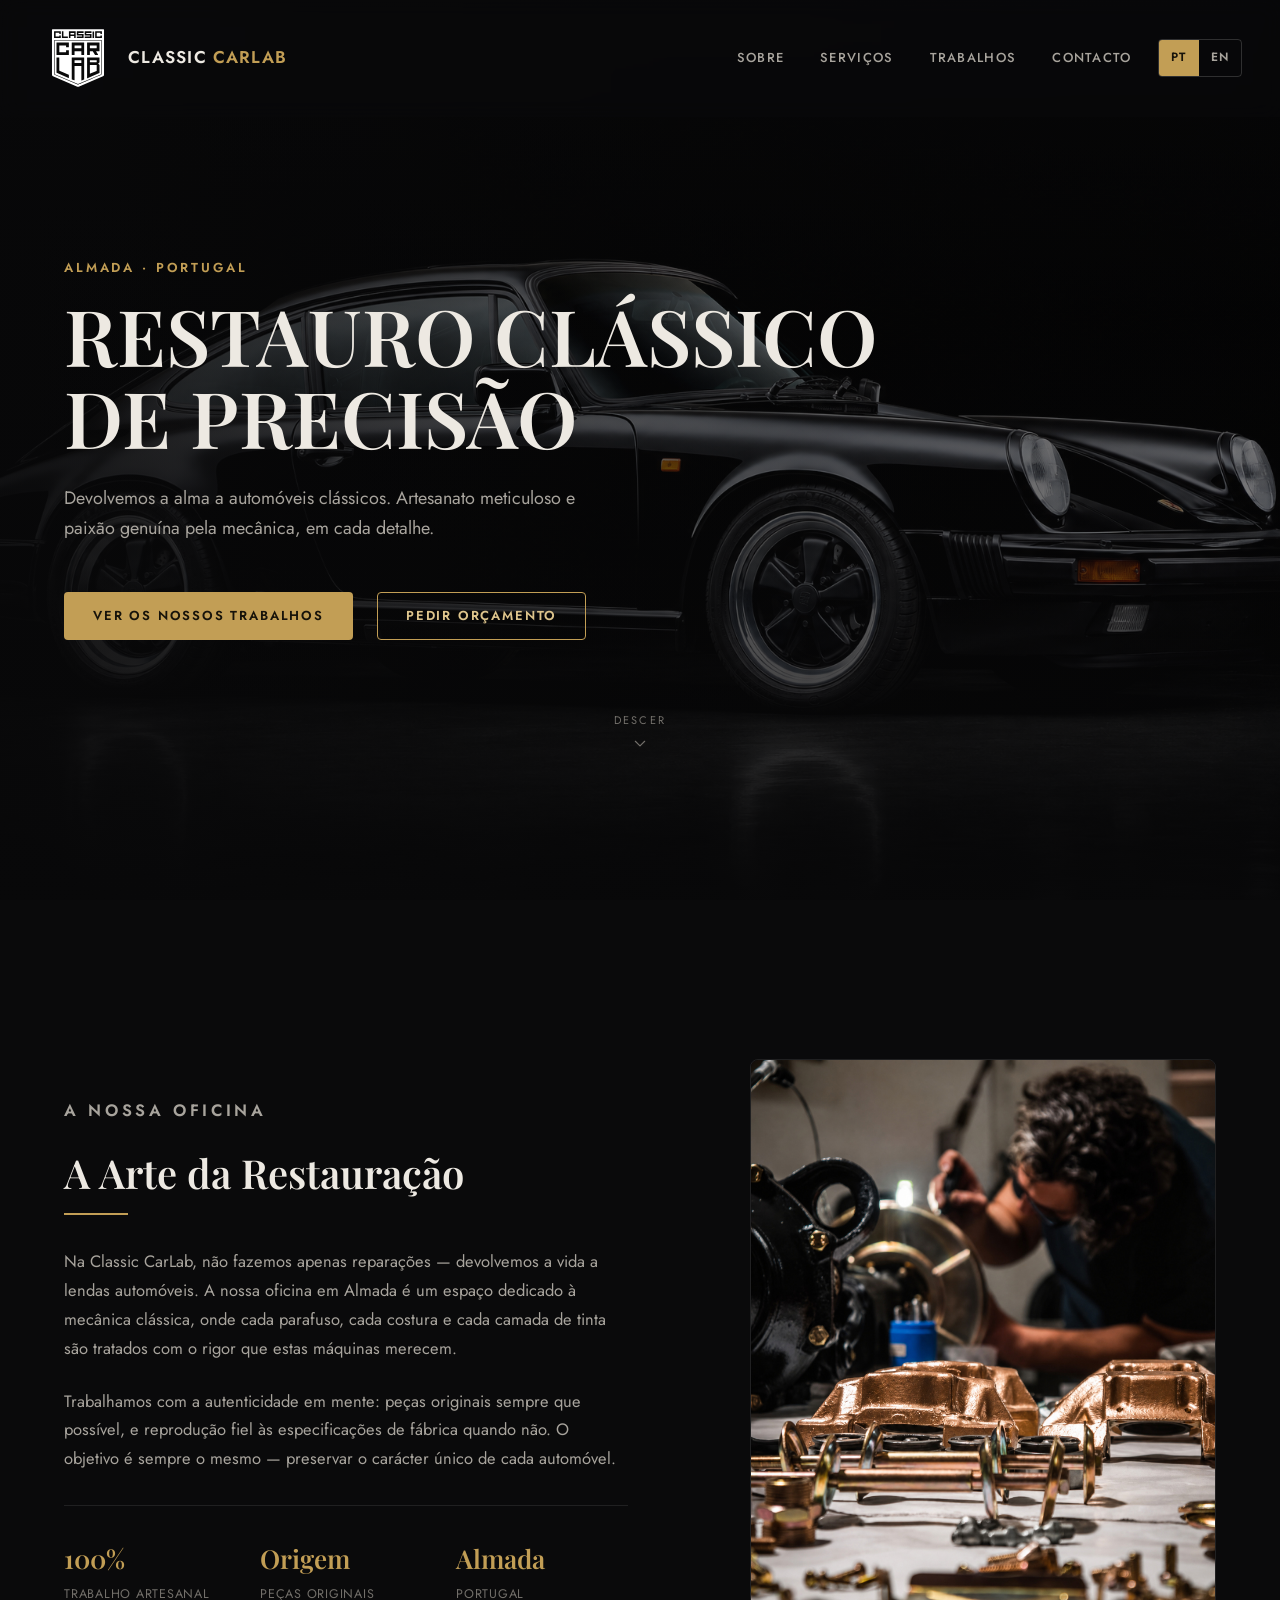
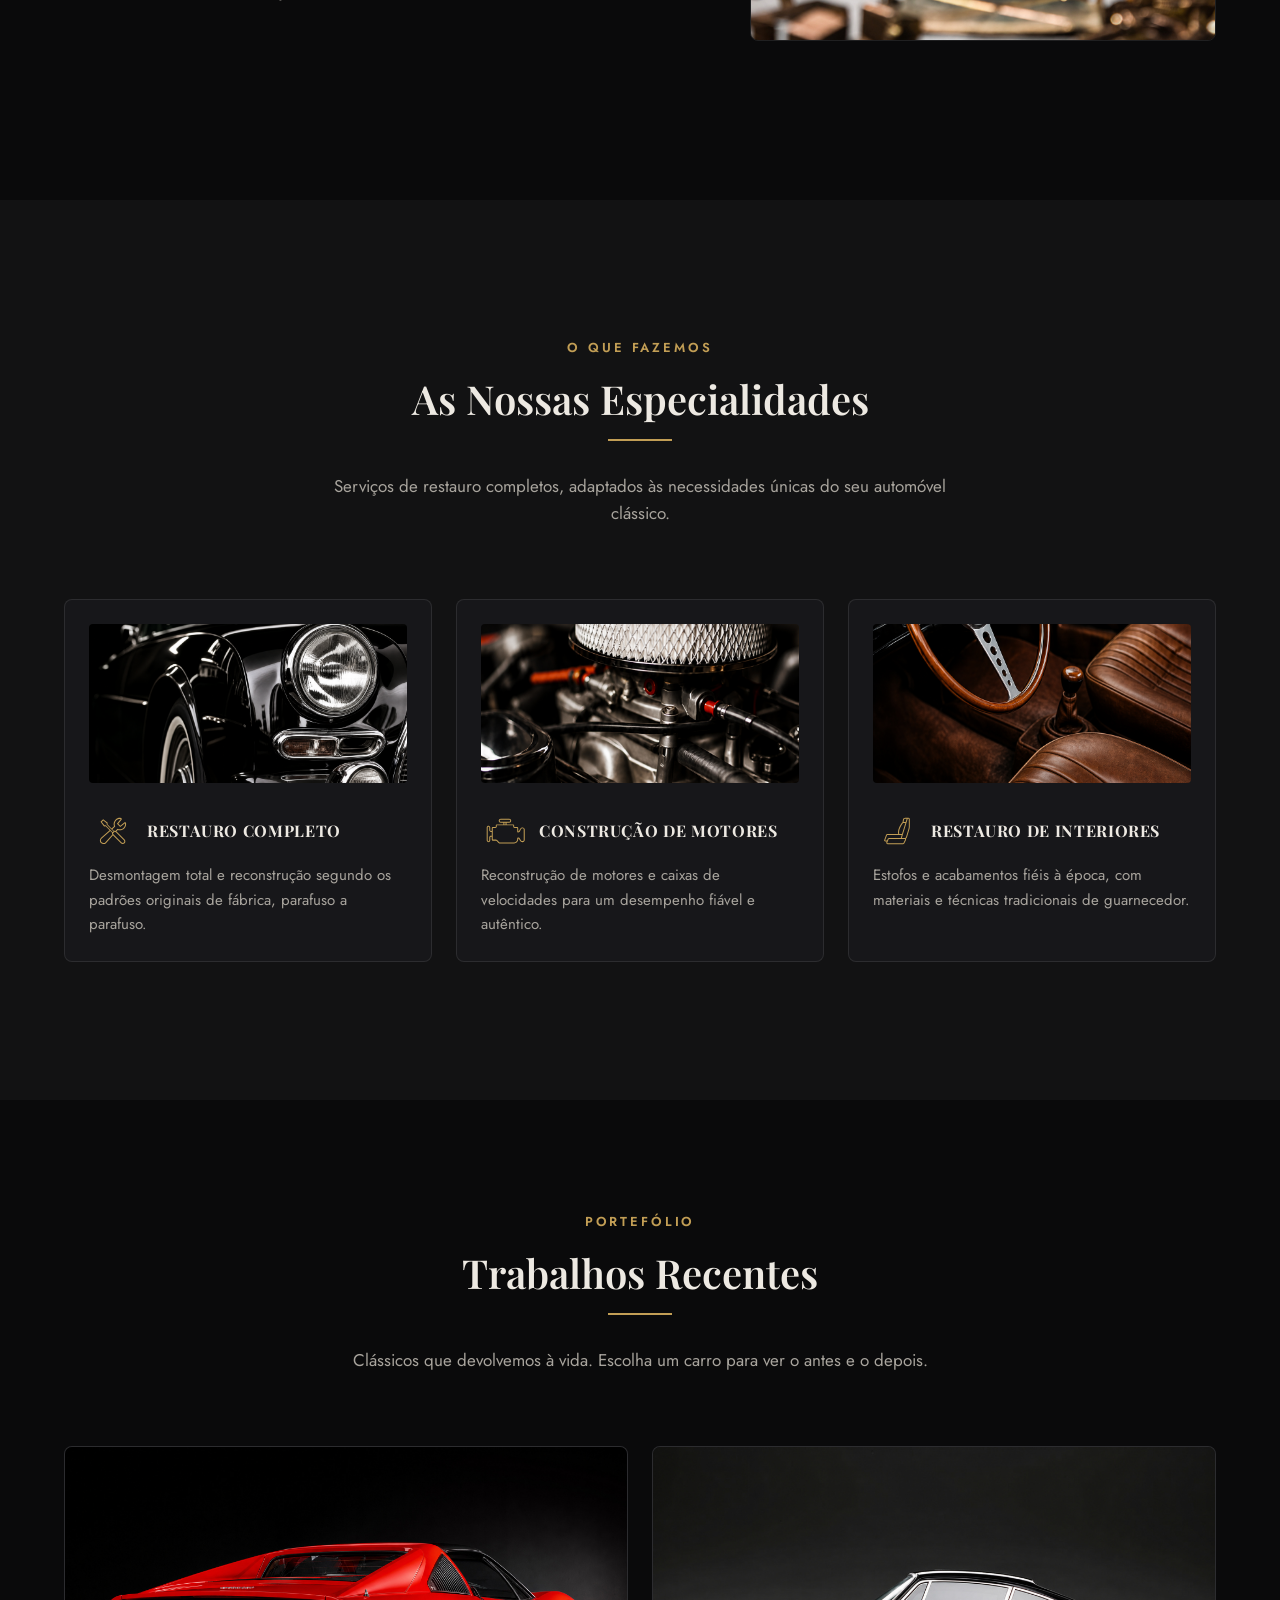
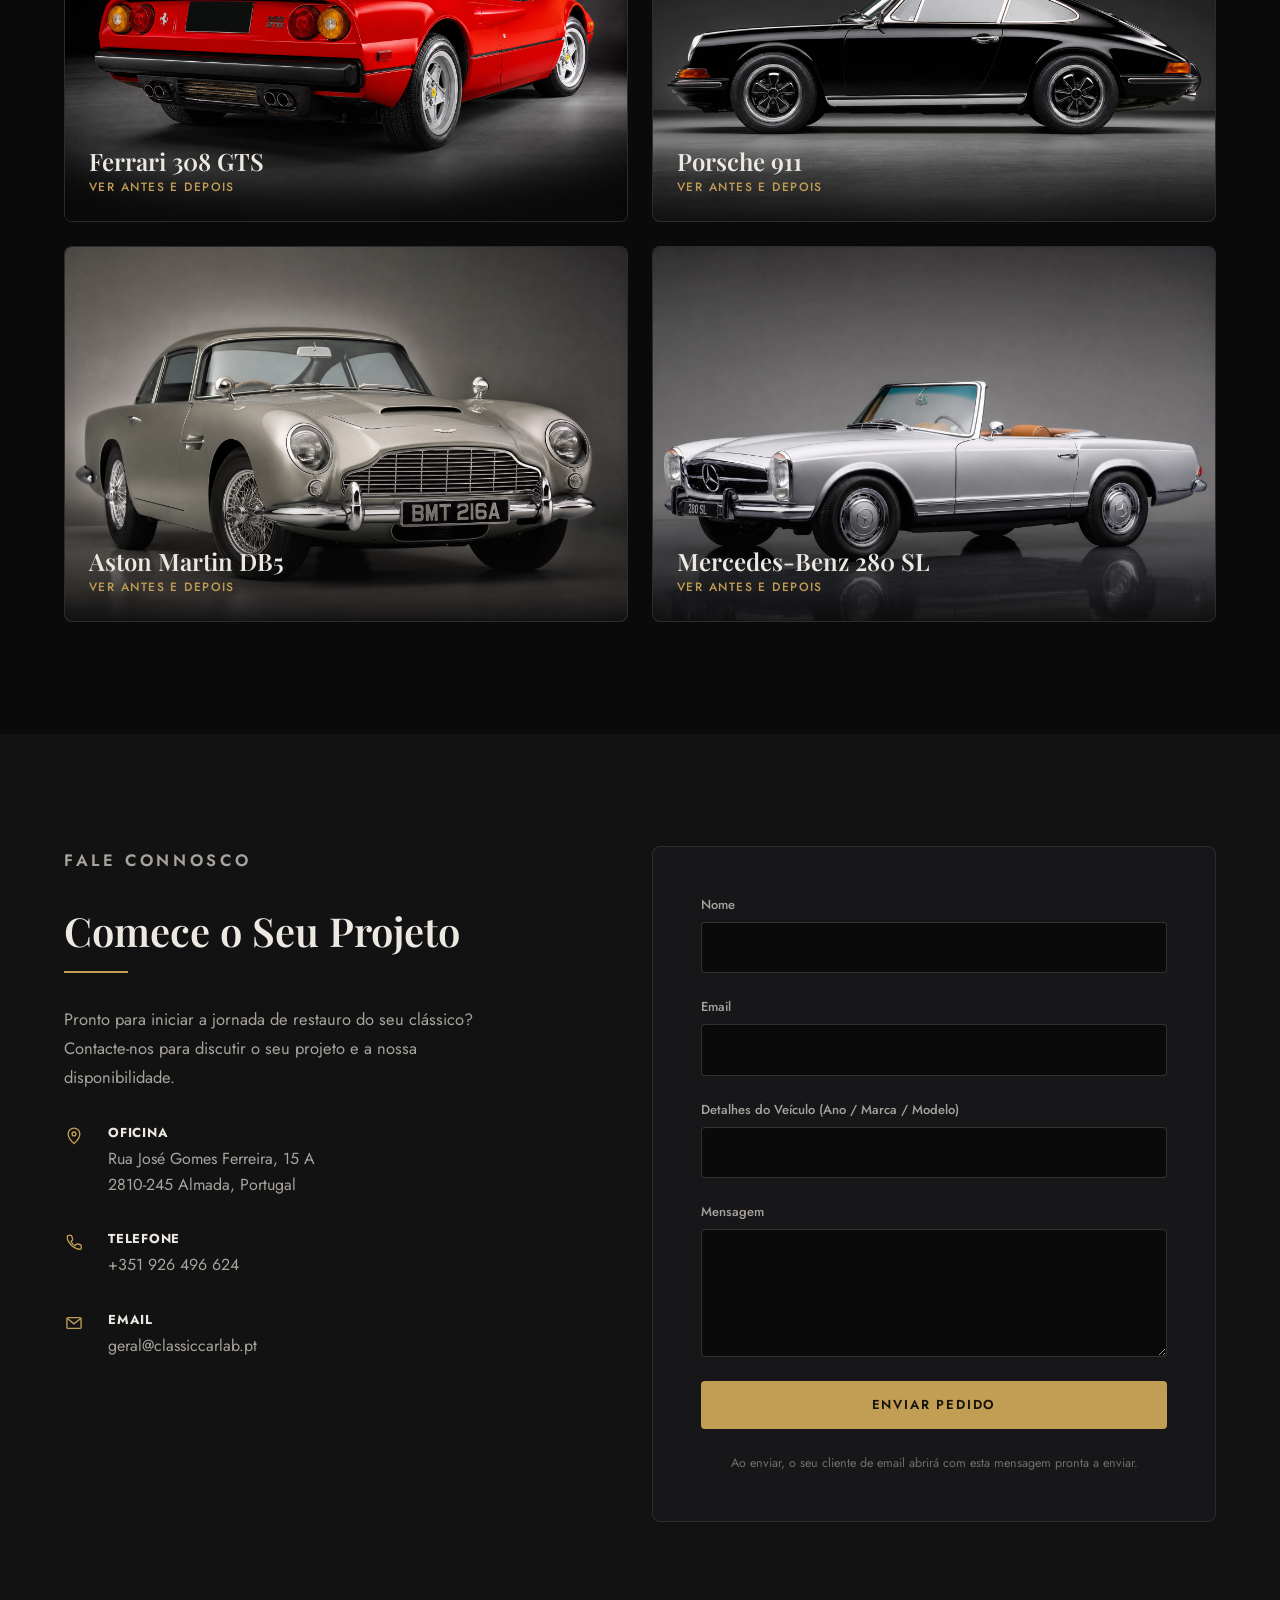
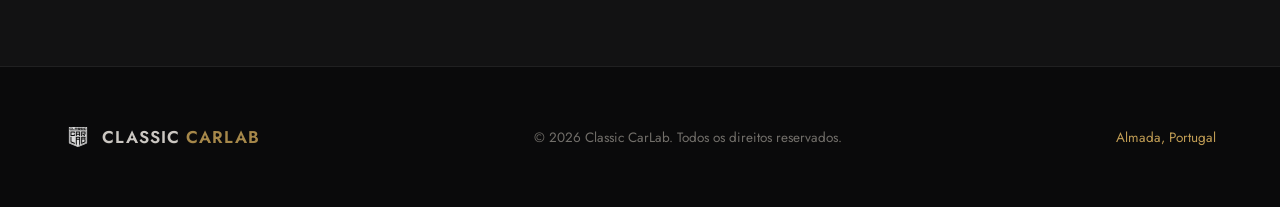
==== index.html @ 9535da25 "frist version of the site" ====
<!DOCTYPE html>
<html lang="pt">
<head>
<meta charset="UTF-8">
<meta name="viewport" content="width=device-width, initial-scale=1.0">
<title>Classic CarLab — Restauro de Automóveis Clássicos | Almada</title>
<meta name="description" content="Classic CarLab — oficina especializada em restauro de automóveis clássicos em Almada, Portugal. Restauro completo, pintura, motores e interiores.">
<link rel="icon" type="image/svg+xml" href="logo.svg">
<link rel="preconnect" href="https://fonts.googleapis.com">
<link rel="preconnect" href="https://fonts.gstatic.com" crossorigin>
<link href="https://fonts.googleapis.com/css2?family=Playfair+Display:ital,wght@0,500;0,600;0,700;1,500&family=Jost:wght@300;400;500;600&display=swap" rel="stylesheet">
<link rel="stylesheet" href="css/styles.css">
</head>
<body>

<a class="skip-link" href="#main">Saltar para o conteúdo principal / Skip to main content</a>

<header class="site-header" id="siteHeader">
  <div class="header-inner">
    <a href="#top" class="brand" aria-label="Classic CarLab — início">
      <img src="logo.svg" alt="" class="brand-mark" width="80" height="88">
      <span class="brand-name">CLASSIC <em>CARLAB</em></span>
    </a>

    <nav class="main-nav" id="mainNav" aria-label="Navegação principal">
      <a href="#about" data-i18n="nav.about">Sobre</a>
      <a href="#services" data-i18n="nav.services">Serviços</a>
      <a href="#work" data-i18n="nav.work">Trabalhos</a>
      <a href="#contact" data-i18n="nav.contact">Contacto</a>
    </nav>

    <div class="header-actions">
      <div class="lang-toggle" role="group" aria-label="Selecionar idioma / Select language">
        <button type="button" class="lang-btn is-active" data-lang="pt" aria-pressed="true">PT</button>
        <button type="button" class="lang-btn" data-lang="en" aria-pressed="false">EN</button>
      </div>
      <button type="button" class="menu-toggle" id="menuToggle" aria-expanded="false" aria-controls="mainNav" aria-label="Abrir menu de navegação">
        <span></span><span></span><span></span>
      </button>
    </div>
  </div>
</header>

<main id="main">

  <!-- HERO -->
  <section class="hero" id="top">
    <div class="hero-media">
      <img src="export(1).png" alt="Porsche 911 clássico totalmente restaurado, pintura preta, em estúdio" loading="eager" fetchpriority="high">
      <div class="hero-scrim"></div>
    </div>
    <div class="hero-content">
      <p class="eyebrow" data-i18n="hero.eyebrow">ALMADA · PORTUGAL</p>
      <h1 data-i18n-html="hero.title">RESTAURO CLÁSSICO<br>DE PRECISÃO</h1>
      <p class="hero-sub" data-i18n="hero.sub">Devolvemos a alma a automóveis clássicos. Artesanato meticuloso e paixão genuína pela mecânica, em cada detalhe.</p>
      <div class="hero-ctas">
        <a href="#work" class="btn btn-primary" data-i18n="hero.cta1">Ver os Nossos Trabalhos</a>
        <a href="#contact" class="btn btn-ghost" data-i18n="hero.cta2">Pedir Orçamento</a>
      </div>
    </div>
    <a href="#about" class="scroll-cue" aria-label="Descer para a secção seguinte">
      <span data-i18n="hero.scroll">DESCER</span>
      <svg width="14" height="14" viewBox="0 0 24 24" fill="none" aria-hidden="true"><path d="M4 9l8 8 8-8" stroke="currentColor" stroke-width="2" stroke-linecap="round" stroke-linejoin="round"/></svg>
    </a>
  </section>

  <!-- ABOUT -->
  <section class="about" id="about">
    <div class="section-inner about-grid">
      <div class="about-text reveal">
        <p class="eyebrow" data-i18n="about.eyebrow">A NOSSA OFICINA</p>
        <h2 data-i18n="about.title">A Arte da Restauração</h2>
        <div class="rule"></div>
        <p data-i18n="about.p1">Na Classic CarLab, não fazemos apenas reparações — devolvemos a vida a lendas automóveis. A nossa oficina em Almada é um espaço dedicado à mecânica clássica, onde cada parafuso, cada costura e cada camada de tinta são tratados com o rigor que estas máquinas merecem.</p>
        <p data-i18n="about.p2">Trabalhamos com a autenticidade em mente: peças originais sempre que possível, e reprodução fiel às especificações de fábrica quando não. O objetivo é sempre o mesmo — preservar o carácter único de cada automóvel.</p>

        <div class="value-tiles">
          <div class="value-tile">
            <span class="value-num">100%</span>
            <span class="value-label" data-i18n="about.v1">Trabalho Artesanal</span>
          </div>
          <div class="value-tile">
            <span class="value-num" data-i18n="about.v2num">Origem</span>
            <span class="value-label" data-i18n="about.v2">Peças Originais</span>
          </div>
          <div class="value-tile">
            <span class="value-num" data-i18n="about.v3num">Almada</span>
            <span class="value-label" data-i18n="about.v3">Portugal</span>
          </div>
        </div>
      </div>

      <div class="about-media reveal">
        <img src="theartofrestoration.jpg" alt="Mecânico a inspecionar uma peça restaurada, com pinças de travão e ferragens douradas em primeiro plano" loading="lazy" width="1600" height="2000">
      </div>
    </div>
  </section>

  <!-- SERVICES / EXPERTISE -->
  <section class="services" id="services">
    <div class="section-inner">
      <div class="section-heading">
        <p class="eyebrow" data-i18n="services.eyebrow">O QUE FAZEMOS</p>
        <h2 data-i18n="services.title">As Nossas Especialidades</h2>
        <div class="rule rule-center"></div>
        <p class="section-sub" data-i18n="services.sub">Serviços de restauro completos, adaptados às necessidades únicas do seu automóvel clássico.</p>
      </div>

      <div class="service-grid">
        <article class="service-card reveal">
          <img class="service-photo" src="Classic Car Restoration Front View.png" alt="Detalhe do farol e para-choques cromados de um clássico preto" loading="lazy" width="800" height="400">
          <div class="service-card-head">
            <img class="service-icon" src="FullRestoration.svg" alt="" width="48" height="48" aria-hidden="true">
            <h3 data-i18n="services.c1.title">Restauro Completo</h3>
          </div>
          <p data-i18n="services.c1.desc">Desmontagem total e reconstrução segundo os padrões originais de fábrica, parafuso a parafuso.</p>
        </article>
        <article class="service-card reveal">
          <img class="service-photo" src="Classic Car Engine Photo Only.png" alt="Motor V8 clássico totalmente reconstruído e detalhado" loading="lazy" width="800" height="400">
          <div class="service-card-head">
            <img class="service-icon" src="engineBuiling.svg" alt="" width="48" height="48" aria-hidden="true">
            <h3 data-i18n="services.c3.title">Construção de Motores</h3>
          </div>
          <p data-i18n="services.c3.desc">Reconstrução de motores e caixas de velocidades para um desempenho fiável e autêntico.</p>
        </article>
        <article class="service-card reveal">
          <img class="service-photo" src="Classic Car Interior Photo Only.png" alt="Interior em pele castanha com volante em madeira" loading="lazy" width="800" height="400">
          <div class="service-card-head">
            <img class="service-icon" src="interiorRestoration.svg" alt="" width="48" height="48" aria-hidden="true">
            <h3 data-i18n="services.c4.title">Restauro de Interiores</h3>
          </div>
          <p data-i18n="services.c4.desc">Estofos e acabamentos fiéis à época, com materiais e técnicas tradicionais de guarnecedor.</p>
        </article>
      </div>
    </div>
  </section>

  <!-- WORK / GALLERY -->
  <section class="work" id="work">
    <div class="section-inner">
      <div class="section-heading">
        <p class="eyebrow" data-i18n="work.eyebrow">PORTEFÓLIO</p>
        <h2 data-i18n="work.title">Trabalhos Recentes</h2>
        <div class="rule rule-center"></div>
        <p class="section-sub" data-i18n="work.sub">Uma seleção do nosso trabalho, do motor ao acabamento final.</p>
      </div>

      <div class="gallery-grid" id="galleryGrid"></div>
    </div>
  </section>

  <dialog class="lightbox" id="lightbox" aria-labelledby="lightboxTitle">
    <div class="lightbox-head">
      <div class="lightbox-heading">
        <h3 id="lightboxTitle"></h3>
        <p class="lightbox-label" id="lightboxLabel" aria-live="polite"></p>
      </div>
      <span class="lightbox-counter" id="lightboxCounter" aria-hidden="true"></span>
      <button type="button" class="lightbox-close" id="lightboxClose" data-i18n-aria="work.close" aria-label="Fechar galeria">
        <svg width="20" height="20" viewBox="0 0 24 24" fill="none" aria-hidden="true"><path d="M6 6l12 12M18 6L6 18" stroke="currentColor" stroke-width="2" stroke-linecap="round"/></svg>
      </button>
    </div>

    <div class="lightbox-stage">
      <button type="button" class="lightbox-nav lightbox-prev" id="lightboxPrev" data-i18n-aria="work.prev" aria-label="Foto anterior">
        <svg width="22" height="22" viewBox="0 0 24 24" fill="none" aria-hidden="true"><path d="M15 5l-7 7 7 7" stroke="currentColor" stroke-width="2.2" stroke-linecap="round" stroke-linejoin="round"/></svg>
      </button>
      <div class="lightbox-track" id="lightboxTrack" tabindex="0"></div>
      <button type="button" class="lightbox-nav lightbox-next" id="lightboxNext" data-i18n-aria="work.next" aria-label="Foto seguinte">
        <svg width="22" height="22" viewBox="0 0 24 24" fill="none" aria-hidden="true"><path d="M9 5l7 7-7 7" stroke="currentColor" stroke-width="2.2" stroke-linecap="round" stroke-linejoin="round"/></svg>
      </button>
    </div>

    <div class="lightbox-thumbs" id="lightboxThumbs"></div>
  </dialog>

  <!-- CONTACT -->
  <section class="contact" id="contact">
    <div class="section-inner contact-grid">
      <div class="contact-info reveal">
        <p class="eyebrow" data-i18n="contact.eyebrow">FALE CONNOSCO</p>
        <h2 data-i18n="contact.title">Comece o Seu Projeto</h2>
        <div class="rule"></div>
        <p data-i18n="contact.sub">Pronto para iniciar a jornada de restauro do seu clássico? Contacte-nos para discutir o seu projeto e a nossa disponibilidade.</p>

        <ul class="contact-list">
          <li>
            <svg width="20" height="20" viewBox="0 0 24 24" fill="none" aria-hidden="true"><path d="M12 21s-7-6.1-7-11.5A7 7 0 0 1 19 9.5C19 14.9 12 21 12 21Z" stroke="currentColor" stroke-width="1.6"/><circle cx="12" cy="9.5" r="2.3" stroke="currentColor" stroke-width="1.6"/></svg>
            <div>
              <strong data-i18n="contact.addrLabel">Oficina</strong>
              <span data-i18n-html="contact.addr">Rua José Gomes Ferreira, 15 A<br>2810-245 Almada, Portugal</span>
            </div>
          </li>
          <li>
            <svg width="20" height="20" viewBox="0 0 24 24" fill="none" aria-hidden="true"><path d="M4 5.5C4 4.7 4.7 4 5.5 4h2.4c.7 0 1.3.5 1.5 1.2l.9 3.2c.2.6 0 1.3-.5 1.7l-1.4 1.2c1 2.2 2.8 4 5 5l1.2-1.4c.4-.5 1.1-.7 1.7-.5l3.2.9c.7.2 1.2.8 1.2 1.5v2.4c0 .8-.7 1.5-1.5 1.5C11.9 20.7 3.3 12.1 4 5.5Z" stroke="currentColor" stroke-width="1.6"/></svg>
            <div>
              <strong data-i18n="contact.phoneLabel">Telefone</strong>
              <a href="tel:+351926496624">+351 926 496 624</a>
            </div>
          </li>
          <li>
            <svg width="20" height="20" viewBox="0 0 24 24" fill="none" aria-hidden="true"><rect x="3.5" y="5.5" width="17" height="13" rx="1.5" stroke="currentColor" stroke-width="1.6"/><path d="M4 6.5l8 6.5 8-6.5" stroke="currentColor" stroke-width="1.6" stroke-linecap="round"/></svg>
            <div>
              <strong data-i18n="contact.emailLabel">Email</strong>
              <a href="mailto:geral@classiccarlab.pt">geral@classiccarlab.pt</a>
            </div>
          </li>
        </ul>
      </div>

      <form class="contact-form reveal" id="contactForm" action="mailto:geral@classiccarlab.pt" method="post" enctype="text/plain">
        <div class="field">
          <label for="f-name" data-i18n="form.name">Nome</label>
          <input id="f-name" name="Nome" type="text" required autocomplete="name">
        </div>
        <div class="field">
          <label for="f-email" data-i18n="form.email">Email</label>
          <input id="f-email" name="Email" type="email" required autocomplete="email">
        </div>
        <div class="field">
          <label for="f-vehicle" data-i18n="form.vehicle">Detalhes do Veículo (Ano / Marca / Modelo)</label>
          <input id="f-vehicle" name="Veiculo" type="text" autocomplete="off">
        </div>
        <div class="field">
          <label for="f-message" data-i18n="form.message">Mensagem</label>
          <textarea id="f-message" name="Mensagem" rows="4" required></textarea>
        </div>
        <button type="submit" class="btn btn-primary btn-block" data-i18n="form.submit">Enviar Pedido</button>
        <p class="form-note" id="formNote" role="status" data-i18n="form.note">Ao enviar, o seu cliente de email abrirá com esta mensagem pronta a enviar.</p>
      </form>
    </div>
  </section>

</main>

<footer class="site-footer">
  <div class="section-inner footer-inner">
    <a href="#top" class="brand brand-footer" aria-label="Classic CarLab — início">
      <img src="logo.svg" alt="" width="28" height="28">
      <span class="brand-name">CLASSIC <em>CARLAB</em></span>
    </a>
    <p data-i18n="footer.copy">© 2026 Classic CarLab. Todos os direitos reservados.</p>
    <p class="footer-loc" data-i18n="footer.loc">Almada, Portugal</p>
  </div>
</footer>

<a href="#top" class="back-to-top" id="backToTop" data-i18n-aria="backToTop" aria-label="Voltar ao topo">
  <svg width="18" height="18" viewBox="0 0 24 24" fill="none" aria-hidden="true"><path d="M5 15l7-7 7 7" stroke="currentColor" stroke-width="2.2" stroke-linecap="round" stroke-linejoin="round"/></svg>
</a>

<script src="js/script.js"></script>
</body>
</html>
---- css/styles.css ----
/* ==========================================================================
   Classic CarLab — stylesheet
   ========================================================================== */

:root {
  --bg: #0a0a0b;
  --bg-alt: #121213;
  --surface: #17171a;
  --surface-2: #1d1d20;
  --border: rgba(255, 255, 255, 0.09);
  --border-strong: rgba(255, 255, 255, 0.16);
  --text: #ede9e2;
  --text-muted: #a8a49d;
  --text-faint: #726f6a;
  --accent: #c29e55;
  --accent-light: #ddc48c;
  --accent-dark: #8f7038;
  --accent-contrast: #17130a;

  --font-display: "Playfair Display", Georgia, serif;
  --font-body: "Jost", "Segoe UI", sans-serif;

  --space-3xs: 4px;
  --space-2xs: 8px;
  --space-xs: 12px;
  --space-sm: 16px;
  --space-md: 24px;
  --space-lg: 32px;
  --space-xl: 48px;
  --space-2xl: 72px;
  --space-3xl: 112px;

  --container: 1440px;
  --page-margin: 150px;
  --grid-gutter: 24px;
  --radius-sm: 4px;
  --radius-md: 8px;

  --ease-standard: cubic-bezier(0.4, 0, 0.2, 1);
  --dur-fast: 150ms;
  --dur-med: 320ms;
  --dur-slow: 600ms;

  color-scheme: dark;
}

/* ---------- Reset ---------- */
*, *::before, *::after { box-sizing: border-box; }
html { scroll-behavior: smooth; scroll-snap-type: y proximity; }
@media (prefers-reduced-motion: reduce) {
  html { scroll-behavior: auto; }
  *, *::before, *::after {
    animation-duration: 0.01ms !important;
    animation-iteration-count: 1 !important;
    transition-duration: 0.01ms !important;
    scroll-behavior: auto !important;
  }
}

body {
  margin: 0;
  background: var(--bg);
  color: var(--text);
  font-family: var(--font-body);
  font-size: 16px;
  line-height: 1.6;
  -webkit-font-smoothing: antialiased;
  overflow-x: hidden;
}

img { max-width: 100%; display: block; }
a { color: inherit; text-decoration: none; }
button { font: inherit; color: inherit; background: none; border: 0; cursor: pointer; }
input, textarea { font: inherit; color: inherit; }
ul { list-style: none; margin: 0; padding: 0; }
h1, h2, h3, p { margin: 0; }

:focus-visible {
  outline: 2px solid var(--accent);
  outline-offset: 3px;
  border-radius: 2px;
}

.skip-link {
  position: absolute;
  left: -9999px;
  top: 0;
  z-index: 999;
  background: var(--accent);
  color: var(--accent-contrast);
  padding: 12px 20px;
  font-weight: 600;
  border-radius: 0 0 8px 0;
}
.skip-link:focus {
  left: 0;
}

.section-inner {
  max-width: var(--container);
  margin: 0 auto;
  padding: 0 var(--page-margin);
}

.eyebrow {
  font-family: var(--font-body);
  font-size: 13px;
  font-weight: 600;
  letter-spacing: 0.22em;
  color: var(--accent);
  text-transform: uppercase;
  margin: 0 0 var(--space-sm);
}

.rule {
  width: 64px;
  height: 2px;
  background: var(--accent);
  margin: var(--space-sm) 0 var(--space-lg);
}
.rule-center { margin-left: auto; margin-right: auto; }

.section-heading {
  text-align: center;
  max-width: 640px;
  margin: 0 auto var(--space-2xl);
}
.section-heading h2 { margin-bottom: 0; }
.section-sub {
  color: var(--text-muted);
  font-size: 17px;
  margin-top: var(--space-sm);
}

h2 {
  font-family: var(--font-display);
  font-weight: 600;
  font-size: clamp(28px, 4vw, 40px);
  line-height: 1.2;
}

/* ---------- Buttons ---------- */
.btn {
  display: inline-flex;
  align-items: center;
  justify-content: center;
  gap: 8px;
  min-height: 48px;
  padding: 0 28px;
  font-size: 13px;
  font-weight: 600;
  letter-spacing: 0.14em;
  text-transform: uppercase;
  border-radius: var(--radius-sm);
  border: 1px solid transparent;
  transition: background var(--dur-fast) var(--ease-standard),
              color var(--dur-fast) var(--ease-standard),
              border-color var(--dur-fast) var(--ease-standard),
              transform var(--dur-fast) var(--ease-standard);
  cursor: pointer;
}
.btn:active { transform: scale(0.97); }
.btn-primary {
  background: var(--accent);
  color: var(--accent-contrast);
}
.btn-primary:hover { background: var(--accent-light); }
.btn-ghost {
  border-color: var(--accent);
  color: var(--accent-light);
}
.btn-ghost:hover { background: rgba(194, 158, 85, 0.12); }
.btn-block { width: 100%; }

/* ==========================================================================
   Header
   ========================================================================== */
.site-header {
  position: fixed;
  top: 0;
  left: 0;
  right: 0;
  z-index: 100;
  background: rgba(10, 10, 11, 0.55);
  backdrop-filter: blur(10px);
  -webkit-backdrop-filter: blur(10px);
  border-bottom: 1px solid transparent;
  transition: background var(--dur-med) var(--ease-standard),
              border-color var(--dur-med) var(--ease-standard);
}
.site-header.is-scrolled {
  background: rgba(10, 10, 11, 0.92);
  border-color: var(--border);
}
.header-inner {
  --nav-pad: clamp(20px, 3vw, 48px);
  width: 100%;
  padding: 14px var(--nav-pad);
  display: flex;
  align-items: center;
  justify-content: flex-start;
  gap: var(--space-md);
}

.brand {
  display: inline-flex;
  align-items: center;
  gap: 10px;
  min-height: 44px;
}
.brand-mark { flex-shrink: 0; width: 80px; height: 88px; }
.brand-name {
  font-family: var(--font-body);
  font-weight: 600;
  font-size: 17px;
  letter-spacing: 0.06em;
  white-space: nowrap;
}
.brand-name em { color: var(--accent); font-style: normal; }

.main-nav {
  display: flex;
  align-items: center;
  gap: var(--space-lg);
  margin-left: auto;
}
.main-nav a {
  font-size: 13px;
  font-weight: 500;
  letter-spacing: 0.1em;
  text-transform: uppercase;
  color: var(--text-muted);
  padding: 10px 2px;
  position: relative;
  transition: color var(--dur-fast) var(--ease-standard);
}
.main-nav a::after {
  content: "";
  position: absolute;
  left: 0; right: 0; bottom: 4px;
  height: 1px;
  background: var(--accent);
  transform: scaleX(0);
  transform-origin: left;
  transition: transform var(--dur-fast) var(--ease-standard);
}
.main-nav a:hover,
.main-nav a:focus-visible {
  color: var(--text);
}
.main-nav a:hover::after,
.main-nav a:focus-visible::after {
  transform: scaleX(1);
}

.header-actions {
  display: flex;
  align-items: center;
  gap: var(--space-md);
}

.lang-toggle {
  display: flex;
  border: 1px solid var(--border-strong);
  border-radius: var(--radius-sm);
  overflow: hidden;
}
.lang-btn {
  padding: 8px 12px;
  font-size: 12px;
  font-weight: 600;
  letter-spacing: 0.08em;
  color: var(--text-muted);
  min-width: 40px;
  min-height: 36px;
  transition: background var(--dur-fast) var(--ease-standard), color var(--dur-fast) var(--ease-standard);
}
.lang-btn.is-active {
  background: var(--accent);
  color: var(--accent-contrast);
}
.lang-btn:not(.is-active):hover { color: var(--text); }

.menu-toggle {
  display: none;
  flex-direction: column;
  justify-content: center;
  gap: 5px;
  width: 44px;
  height: 44px;
  border-radius: var(--radius-sm);
}
.menu-toggle span {
  display: block;
  width: 22px;
  height: 2px;
  background: var(--text);
  transition: transform var(--dur-fast) var(--ease-standard), opacity var(--dur-fast) var(--ease-standard);
}
.menu-toggle[aria-expanded="true"] span:nth-child(1) { transform: translateY(7px) rotate(45deg); }
.menu-toggle[aria-expanded="true"] span:nth-child(2) { opacity: 0; }
.menu-toggle[aria-expanded="true"] span:nth-child(3) { transform: translateY(-7px) rotate(-45deg); }

/* ==========================================================================
   Hero
   ========================================================================== */
.hero {
  position: relative;
  min-height: 100dvh;
  display: flex;
  flex-direction: column;
  justify-content: center;
  overflow: hidden;
  scroll-snap-align: start;
}
.hero-media {
  position: absolute;
  inset: 0;
  z-index: 0;
}
.hero-media img {
  width: 100%;
  height: 100%;
  object-fit: cover;
  object-position: center 35%;
}
.hero-scrim {
  position: absolute;
  inset: 0;
  background:
    linear-gradient(180deg, rgba(8,8,9,0.75) 0%, rgba(8,8,9,0.35) 35%, rgba(8,8,9,0.55) 70%, rgba(8,8,9,0.95) 100%),
    linear-gradient(90deg, rgba(8,8,9,0.9) 0%, rgba(8,8,9,0.35) 55%, rgba(8,8,9,0.15) 100%);
}
.hero-content {
  position: relative;
  z-index: 1;
  max-width: var(--container);
  width: 100%;
  margin: 0 auto;
  padding: 140px var(--page-margin) var(--space-2xl);
}
.hero-content h1 {
  font-family: var(--font-display);
  font-weight: 600;
  font-size: clamp(38px, 6.5vw, 78px);
  line-height: 1.05;
  max-width: 900px;
  margin: 0 0 var(--space-md);
  text-wrap: balance;
}
.hero-sub {
  max-width: 520px;
  color: var(--text-muted);
  font-size: 18px;
  line-height: 1.7;
  margin-bottom: var(--space-xl);
}
.hero-ctas {
  display: flex;
  flex-wrap: wrap;
  gap: var(--space-md);
}

.scroll-cue {
  position: relative;
  z-index: 1;
  align-self: center;
  margin-bottom: var(--space-lg);
  display: flex;
  flex-direction: column;
  align-items: center;
  gap: 6px;
  font-size: 11px;
  letter-spacing: 0.2em;
  color: var(--text-faint);
  animation: bob 2.4s ease-in-out infinite;
}
@media (prefers-reduced-motion: reduce) { .scroll-cue { animation: none; } }
@keyframes bob {
  0%, 100% { transform: translateY(0); }
  50% { transform: translateY(6px); }
}

/* ==========================================================================
   About
   ========================================================================== */
.about {
  min-height: 100dvh;
  padding: var(--space-3xl) 0;
  background: var(--bg);
  display: flex;
  flex-direction: column;
  justify-content: center;
  scroll-snap-align: start;
}
.about-grid {
  display: grid;
  grid-template-columns: repeat(12, 1fr);
  column-gap: var(--grid-gutter);
  align-items: center;
}
.about-text { grid-column: 1 / span 6; }
.about-media { grid-column: 8 / span 5; }
.about-text h2 { margin-bottom: 0; }
.about-text p {
  color: var(--text-muted);
  font-size: 16.5px;
  line-height: 1.75;
  margin-bottom: var(--space-md);
}
.about-media {
  border-radius: var(--radius-md);
  overflow: hidden;
  border: 1px solid var(--border);
  aspect-ratio: 4 / 5;
}
.about-media img { width: 100%; height: 100%; object-fit: cover; }

.value-tiles {
  display: grid;
  grid-template-columns: repeat(3, 1fr);
  gap: var(--space-md);
  margin-top: var(--space-lg);
  padding-top: var(--space-lg);
  border-top: 1px solid var(--border);
}
.value-tile { display: flex; flex-direction: column; gap: 4px; }
.value-num {
  font-family: var(--font-display);
  font-size: clamp(20px, 2.4vw, 26px);
  font-weight: 600;
  color: var(--accent);
}
.value-label {
  font-size: 12.5px;
  letter-spacing: 0.06em;
  text-transform: uppercase;
  color: var(--text-faint);
}

/* ==========================================================================
   Services
   ========================================================================== */
.services {
  min-height: 100dvh;
  padding: var(--space-3xl) 0;
  background: var(--bg-alt);
  display: flex;
  flex-direction: column;
  justify-content: center;
  scroll-snap-align: start;
}
.service-grid {
  display: grid;
  grid-template-columns: repeat(12, 1fr);
  gap: var(--grid-gutter);
}
.service-card {
  grid-column: span 4;
  background: var(--surface);
  border: 1px solid var(--border);
  border-radius: var(--radius-md);
  padding: var(--space-md);
  transition: border-color var(--dur-med) var(--ease-standard),
              transform var(--dur-med) var(--ease-standard),
              background var(--dur-med) var(--ease-standard);
}
.service-card:hover {
  border-color: var(--border-strong);
  background: var(--surface-2);
  transform: translateY(-4px);
}
.service-photo {
  width: 100%;
  height: auto;
  aspect-ratio: 2 / 1;
  object-fit: cover;
  border-radius: var(--radius-sm);
  margin-bottom: var(--space-md);
}
.service-card-head {
  display: flex;
  align-items: center;
  gap: 10px;
  margin-bottom: var(--space-2xs);
}
.service-icon { flex-shrink: 0; }
.service-card h3 {
  font-family: var(--font-display);
  font-size: 16px;
  font-weight: 700;
  letter-spacing: 0.04em;
  text-transform: uppercase;
}
.service-card p {
  color: var(--text-muted);
  font-size: 15px;
  line-height: 1.65;
}

/* ==========================================================================
   Work / Gallery
   ========================================================================== */
.work {
  min-height: 100dvh;
  padding: var(--space-3xl) 0;
  background: var(--bg);
  display: flex;
  flex-direction: column;
  justify-content: center;
  scroll-snap-align: start;
}
.gallery-grid {
  display: grid;
  grid-template-columns: repeat(12, 1fr);
  gap: var(--grid-gutter);
}
.car-card {
  grid-column: span 6;
  position: relative;
  display: block;
  padding: 0;
  text-align: left;
  border-radius: var(--radius-md);
  overflow: hidden;
  border: 1px solid var(--border);
  background: var(--surface);
  aspect-ratio: 3 / 2;
  transition: border-color var(--dur-med) var(--ease-standard),
              opacity var(--dur-slow) var(--ease-standard),
              transform var(--dur-slow) var(--ease-standard);
}
.car-card:hover { border-color: var(--border-strong); }
.car-card img {
  width: 100%;
  height: 100%;
  object-fit: cover;
  transition: transform var(--dur-slow) var(--ease-standard);
}
.car-card:hover img { transform: scale(1.06); }
.car-caption {
  position: absolute;
  left: 0; right: 0; bottom: 0;
  display: flex;
  flex-direction: column;
  gap: 2px;
  padding: var(--space-xl) var(--space-md) var(--space-md);
  background: linear-gradient(180deg, rgba(10,10,11,0) 0%, rgba(10,10,11,0.9) 100%);
}
.car-name {
  font-family: var(--font-display);
  font-size: 24px;
  font-weight: 600;
  line-height: 1.25;
  color: var(--text);
}
.car-meta {
  font-size: 12px;
  font-weight: 500;
  letter-spacing: 0.12em;
  text-transform: uppercase;
  color: var(--accent);
}

/* ---------- Lightbox (car carousel) ---------- */
html.lightbox-open { overflow: hidden; }
.lightbox {
  width: min(1100px, 94vw);
  max-width: none;
  max-height: 94dvh;
  margin: auto;
  padding: 0;
  border: 1px solid var(--border-strong);
  border-radius: var(--radius-md);
  background: var(--bg-alt);
  color: var(--text);
  overflow: hidden;
}
.lightbox[open] {
  display: flex;
  flex-direction: column;
}
.lightbox::backdrop {
  background: rgba(5, 5, 6, 0.88);
  backdrop-filter: blur(6px);
}
.lightbox-head {
  display: flex;
  align-items: center;
  gap: var(--space-sm);
  padding: var(--space-sm) var(--space-md);
  border-bottom: 1px solid var(--border);
}
.lightbox-heading { margin-right: auto; min-width: 0; }
.lightbox-heading h3 {
  font-family: var(--font-display);
  font-size: 20px;
  font-weight: 600;
  line-height: 1.25;
}
.lightbox-label {
  font-size: 11px;
  font-weight: 600;
  letter-spacing: 0.12em;
  text-transform: uppercase;
  color: var(--accent);
}
.lightbox-counter {
  font-size: 13px;
  letter-spacing: 0.06em;
  color: var(--text-muted);
}
.lightbox-close,
.lightbox-nav {
  display: grid;
  place-items: center;
  width: 44px;
  height: 44px;
  flex-shrink: 0;
  border-radius: 50%;
  color: var(--text);
  transition: background var(--dur-fast) var(--ease-standard),
              color var(--dur-fast) var(--ease-standard);
}
.lightbox-close:hover,
.lightbox-nav:hover { background: var(--accent); color: var(--accent-contrast); }

.lightbox-stage {
  position: relative;
  min-height: 0;
  flex: 1;
  background: #050506;
}
.lightbox-track {
  display: flex;
  overflow-x: auto;
  overscroll-behavior-x: contain;
  scroll-snap-type: x mandatory;
  scrollbar-width: none;
}
.lightbox-track::-webkit-scrollbar { display: none; }
.lightbox-slide {
  flex: 0 0 100%;
  margin: 0;
  scroll-snap-align: center;
  scroll-snap-stop: always;
}
.lightbox-slide img {
  width: 100%;
  height: auto;
  max-height: calc(94dvh - 190px);
  object-fit: contain;
  margin: 0 auto;
}
.lightbox-nav {
  position: absolute;
  top: 50%;
  z-index: 1;
  transform: translateY(-50%);
  background: rgba(10, 10, 11, 0.6);
  backdrop-filter: blur(6px);
  border: 1px solid var(--border-strong);
}
.lightbox-prev { left: var(--space-sm); }
.lightbox-next { right: var(--space-sm); }
.lightbox-nav[hidden], .lightbox-thumbs[hidden] { display: none; }

.lightbox-thumbs {
  display: flex;
  justify-content: center;
  gap: var(--space-xs);
  padding: var(--space-sm);
  border-top: 1px solid var(--border);
}
.lightbox-thumb {
  width: 88px;
  aspect-ratio: 4 / 3;
  padding: 0;
  overflow: hidden;
  border-radius: var(--radius-sm);
  border: 2px solid transparent;
  opacity: 0.55;
  transition: opacity var(--dur-fast) var(--ease-standard),
              border-color var(--dur-fast) var(--ease-standard);
}
.lightbox-thumb img { width: 100%; height: 100%; object-fit: cover; }
.lightbox-thumb:hover { opacity: 0.85; }
.lightbox-thumb[aria-current="true"] { opacity: 1; border-color: var(--accent); }

/* ==========================================================================
   Contact
   ========================================================================== */
.contact {
  min-height: 100dvh;
  padding: var(--space-3xl) 0 calc(var(--space-3xl) + var(--space-lg));
  background: var(--bg-alt);
  display: flex;
  flex-direction: column;
  justify-content: center;
  scroll-snap-align: start;
}
.contact-grid {
  display: grid;
  grid-template-columns: repeat(12, 1fr);
  column-gap: var(--grid-gutter);
}
.contact-info { grid-column: 1 / span 5; }
.contact-form { grid-column: 7 / span 6; }
.contact-info p {
  color: var(--text-muted);
  font-size: 16.5px;
  line-height: 1.75;
  margin-bottom: var(--space-lg);
}
.contact-list { display: flex; flex-direction: column; gap: var(--space-lg); }
.contact-list li {
  display: flex;
  gap: var(--space-md);
  align-items: flex-start;
}
.contact-list svg { color: var(--accent); flex-shrink: 0; margin-top: 3px; }
.contact-list div { display: flex; flex-direction: column; gap: 2px; }
.contact-list strong {
  font-size: 13px;
  letter-spacing: 0.06em;
  text-transform: uppercase;
  color: var(--text);
}
.contact-list a,
.contact-list span { color: var(--text-muted); }
.contact-list a:hover { color: var(--accent-light); }

.contact-form {
  background: var(--surface);
  border: 1px solid var(--border);
  border-radius: var(--radius-md);
  padding: var(--space-xl);
  display: flex;
  flex-direction: column;
  gap: var(--space-md);
}
.field { display: flex; flex-direction: column; gap: 6px; }
.field label {
  font-size: 13px;
  font-weight: 500;
  color: var(--text-muted);
}
.field input,
.field textarea {
  background: var(--bg);
  border: 1px solid var(--border-strong);
  border-radius: var(--radius-sm);
  padding: 12px 14px;
  min-height: 48px;
  color: var(--text);
  transition: border-color var(--dur-fast) var(--ease-standard);
}
.field textarea { min-height: 120px; resize: vertical; }
.field input:focus,
.field textarea:focus {
  border-color: var(--accent);
  outline: none;
}
.form-note {
  font-size: 12.5px;
  color: var(--text-faint);
  text-align: center;
  margin: 0;
}

/* ==========================================================================
   Footer
   ========================================================================== */
.site-footer {
  background: var(--bg);
  border-top: 1px solid var(--border);
  padding: var(--space-xl) 0;
}
.footer-inner {
  display: flex;
  flex-wrap: wrap;
  align-items: center;
  justify-content: space-between;
  gap: var(--space-md);
}
.brand-footer { opacity: 0.85; }
.site-footer p {
  font-size: 13.5px;
  color: var(--text-faint);
}
.footer-loc { color: var(--accent) !important; }

/* ==========================================================================
   Back to top
   ========================================================================== */
.back-to-top {
  position: fixed;
  right: var(--space-lg);
  bottom: var(--space-lg);
  z-index: 90;
  width: 48px;
  height: 48px;
  border-radius: 50%;
  display: flex;
  align-items: center;
  justify-content: center;
  background: var(--accent);
  color: var(--accent-contrast);
  box-shadow: 0 6px 20px rgba(0, 0, 0, 0.4);
  opacity: 0;
  visibility: hidden;
  transform: translateY(10px);
  transition: opacity var(--dur-fast) var(--ease-standard),
              transform var(--dur-fast) var(--ease-standard),
              visibility var(--dur-fast) var(--ease-standard),
              background var(--dur-fast) var(--ease-standard);
}
.back-to-top.is-visible {
  opacity: 1;
  visibility: visible;
  transform: translateY(0);
}
.back-to-top:hover { background: var(--accent-light); }

/* ==========================================================================
   Scroll reveal
   ========================================================================== */
.reveal {
  opacity: 0;
  transform: translateY(24px);
  transition: opacity var(--dur-slow) var(--ease-standard),
              transform var(--dur-slow) var(--ease-standard);
}
.reveal.is-visible {
  opacity: 1;
  transform: translateY(0);
}
@media (prefers-reduced-motion: reduce) {
  .reveal { opacity: 1; transform: none; transition: none; }
}

/* ==========================================================================
   Responsive
   ========================================================================== */
@media (max-width: 1280px) {
  :root { --page-margin: 64px; }
}

@media (max-width: 1024px) {
  .about-grid, .contact-grid { row-gap: var(--space-2xl); }
  .about-text, .about-media, .contact-info, .contact-form { grid-column: 1 / -1; }
  .about-media { order: -1; aspect-ratio: 16/10; }
}

/* Header collapses to the hamburger menu earlier than the content breakpoints
   below, since the larger logo needs more room before the inline nav links
   start crowding the language toggle. */
@media (max-width: 900px) {
  .brand-mark { width: 56px; height: 62px; }
  .main-nav {
    position: absolute;
    top: 100%;
    left: 0;
    right: 0;
    background: #0a0a0b;
    border-bottom: 1px solid var(--border);
    flex-direction: column;
    align-items: stretch;
    gap: 0;
    margin-left: 0;
    padding: var(--space-sm) clamp(20px, 3vw, 48px) var(--space-md);
    opacity: 0;
    visibility: hidden;
    transform: translateY(-8px);
    transition: opacity var(--dur-med) var(--ease-standard),
                transform var(--dur-med) var(--ease-standard),
                visibility 0s linear var(--dur-med);
  }
  .main-nav.is-open {
    opacity: 1;
    visibility: visible;
    transform: translateY(0);
    transition-delay: 0s;
  }
  .main-nav a {
    width: 100%;
    padding: 16px 0;
    border-bottom: 1px solid var(--border);
    font-size: 15px;
  }
  .menu-toggle { display: flex; }
  .header-actions { margin-left: auto; }
}

/* Only compact the header's internal spacing once width gets tight enough
   that the default gaps would risk crowding or overflow. */
@media (max-width: 480px) {
  .header-inner { gap: 6px; padding-left: 14px; padding-right: 14px; }
  .header-actions { gap: 6px; }
  .lang-btn { min-width: 30px; padding: 8px 6px; }
  .brand { gap: 6px; }
  .brand-name { font-size: 13px; }
  .brand-mark { width: 40px; height: 44px; }
  .main-nav { padding-left: 14px; padding-right: 14px; }
}

@media (max-width: 760px) {
  :root { --page-margin: 20px; }
  .hero-content { padding-top: 110px; }
  .value-tiles { grid-template-columns: 1fr; gap: var(--space-sm); }
  .service-card, .car-card { grid-column: 1 / -1; }
  .lightbox { width: 100vw; max-height: 100dvh; border-radius: 0; border-left: 0; border-right: 0; }
  .lightbox-slide img { max-height: calc(100dvh - 170px); }
  .lightbox-head { padding: var(--space-xs) var(--space-sm); }
  .lightbox-nav { width: 40px; height: 40px; }
  .lightbox-thumb { width: 72px; }
  .hero-ctas .btn { width: 100%; }
  .hero-ctas { flex-direction: column; }
}
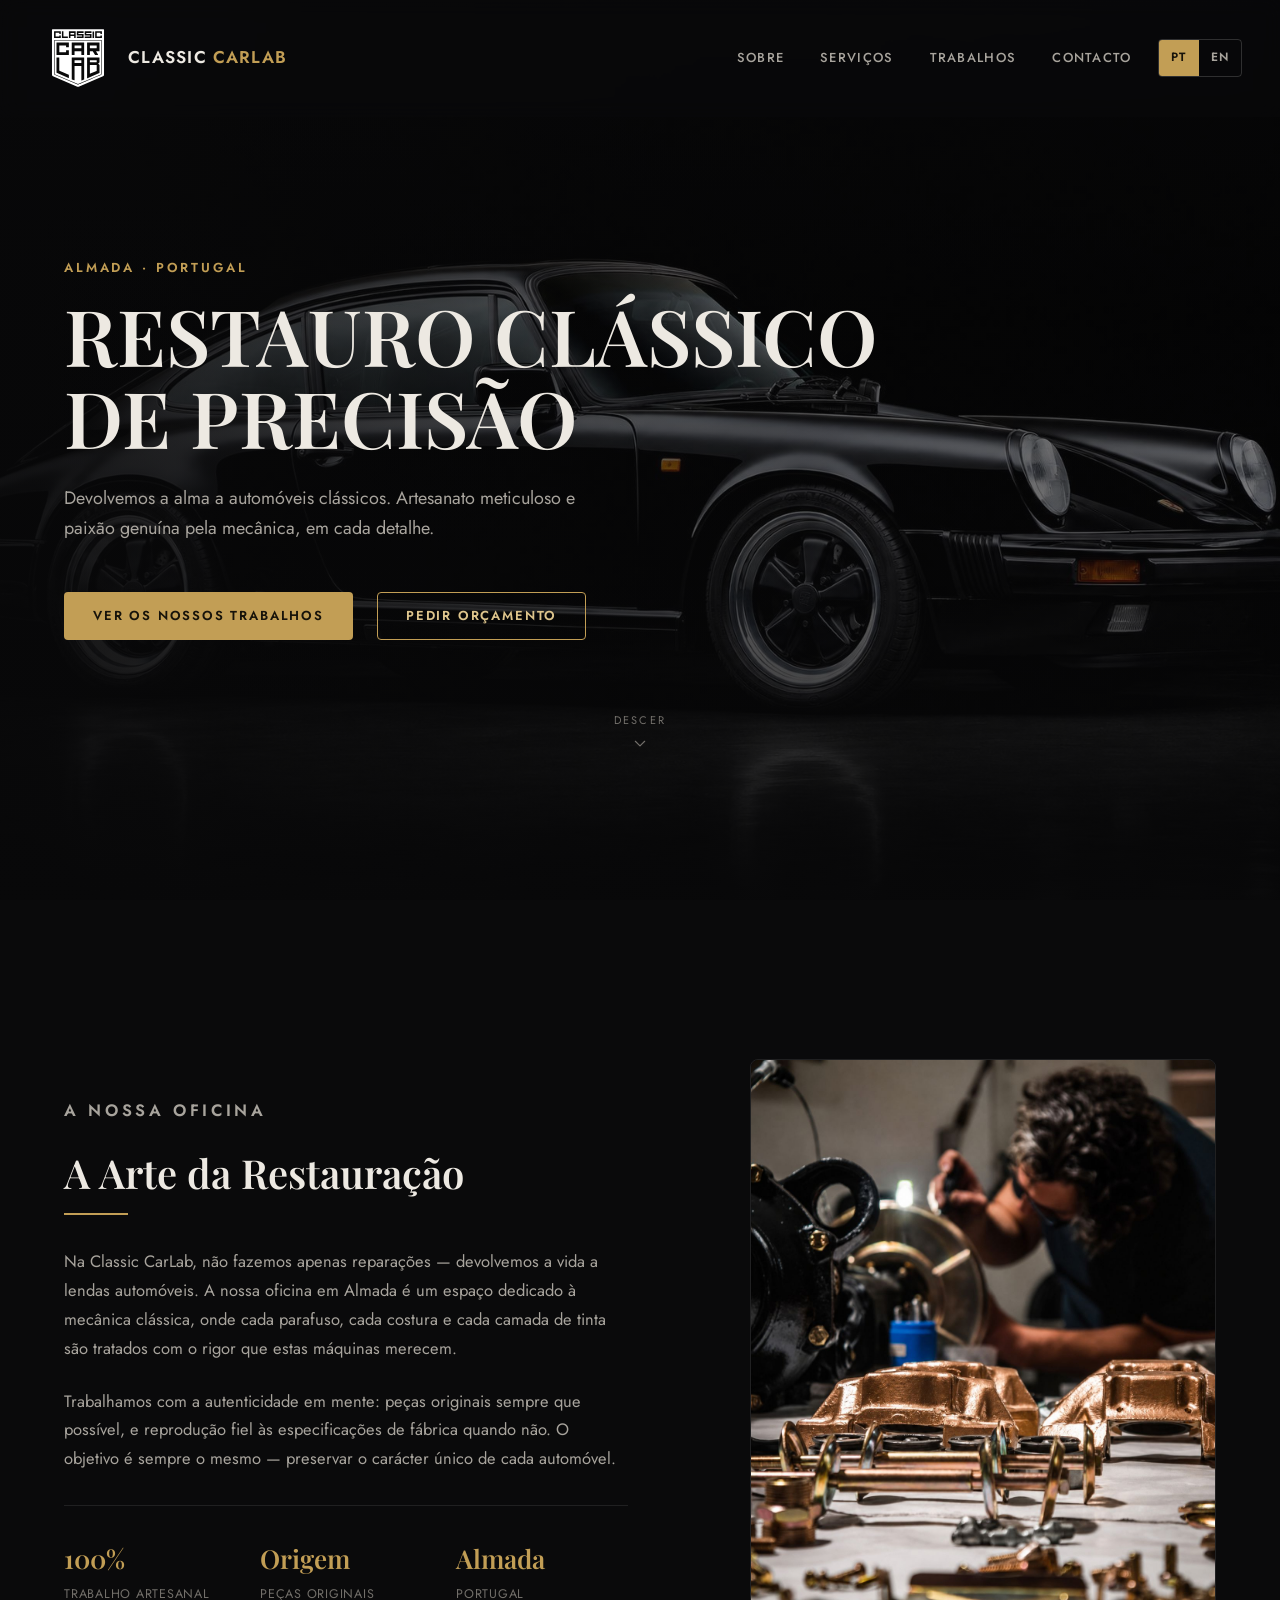
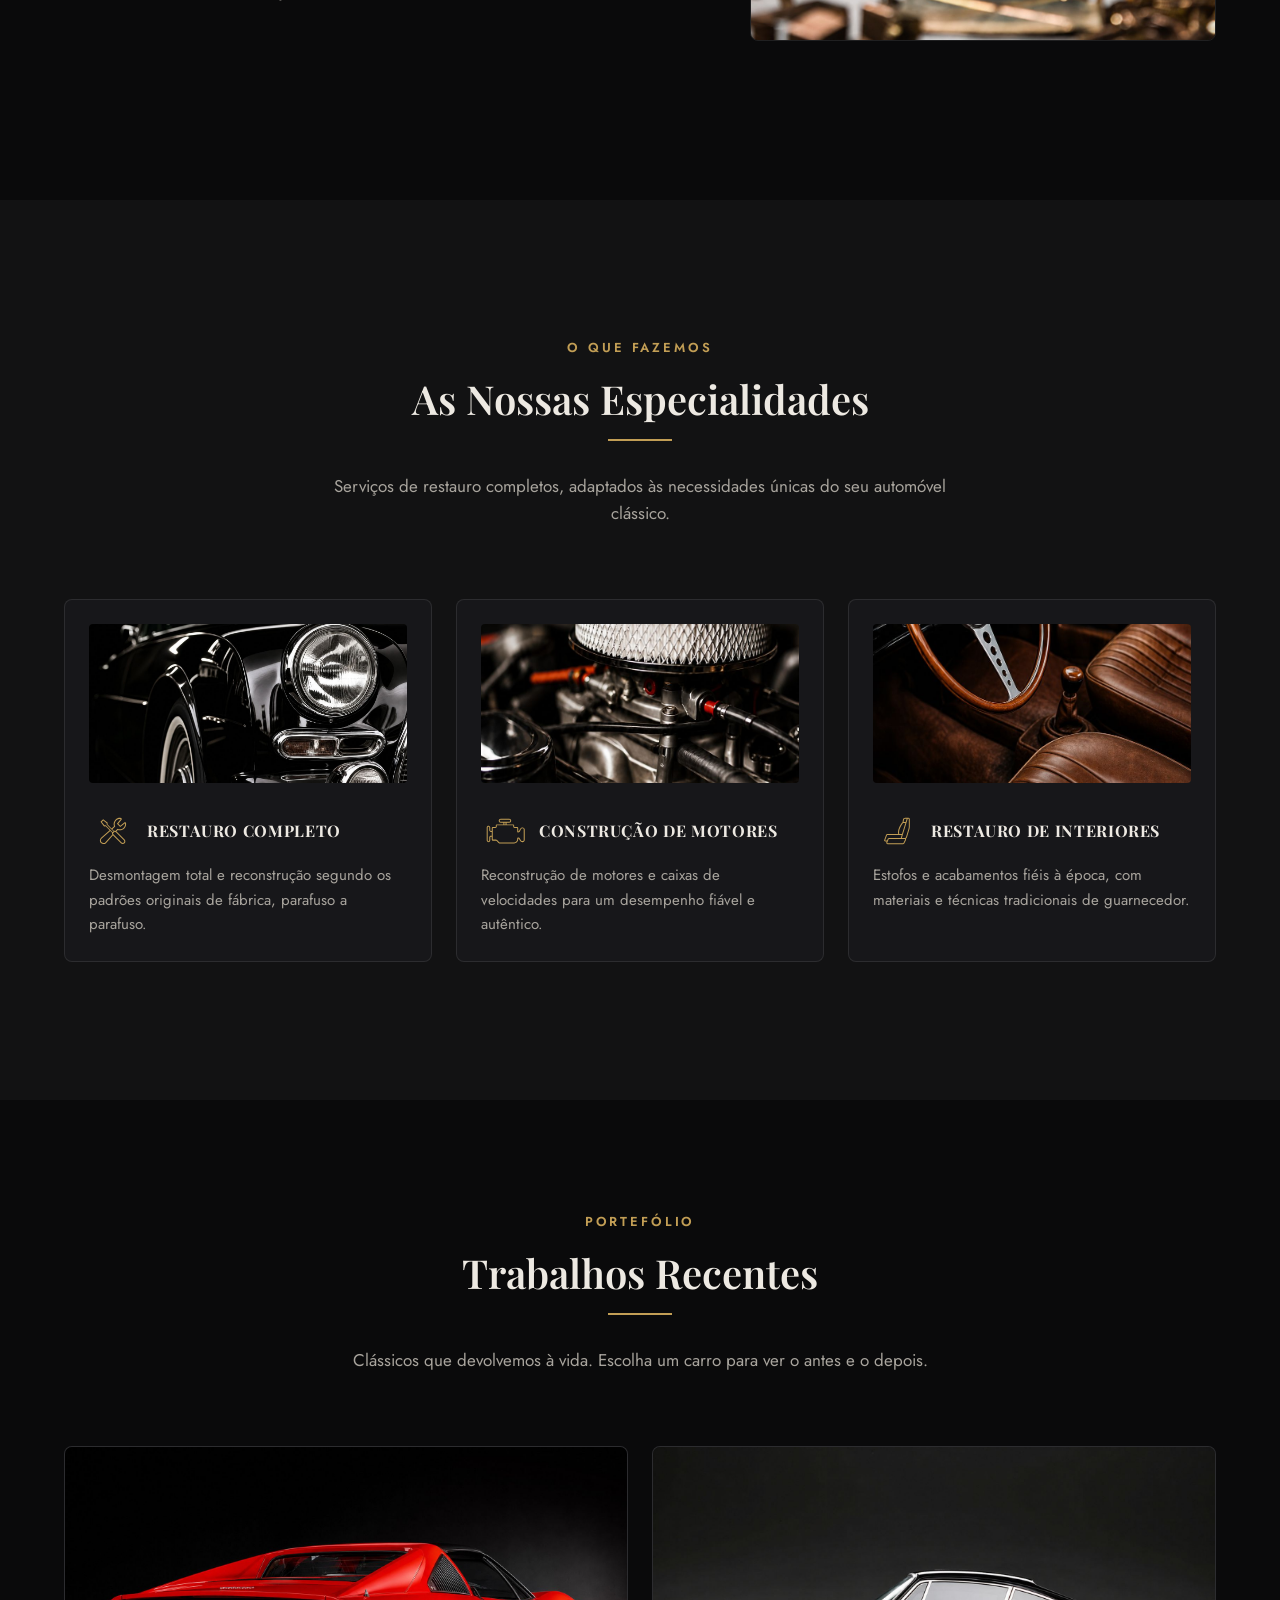
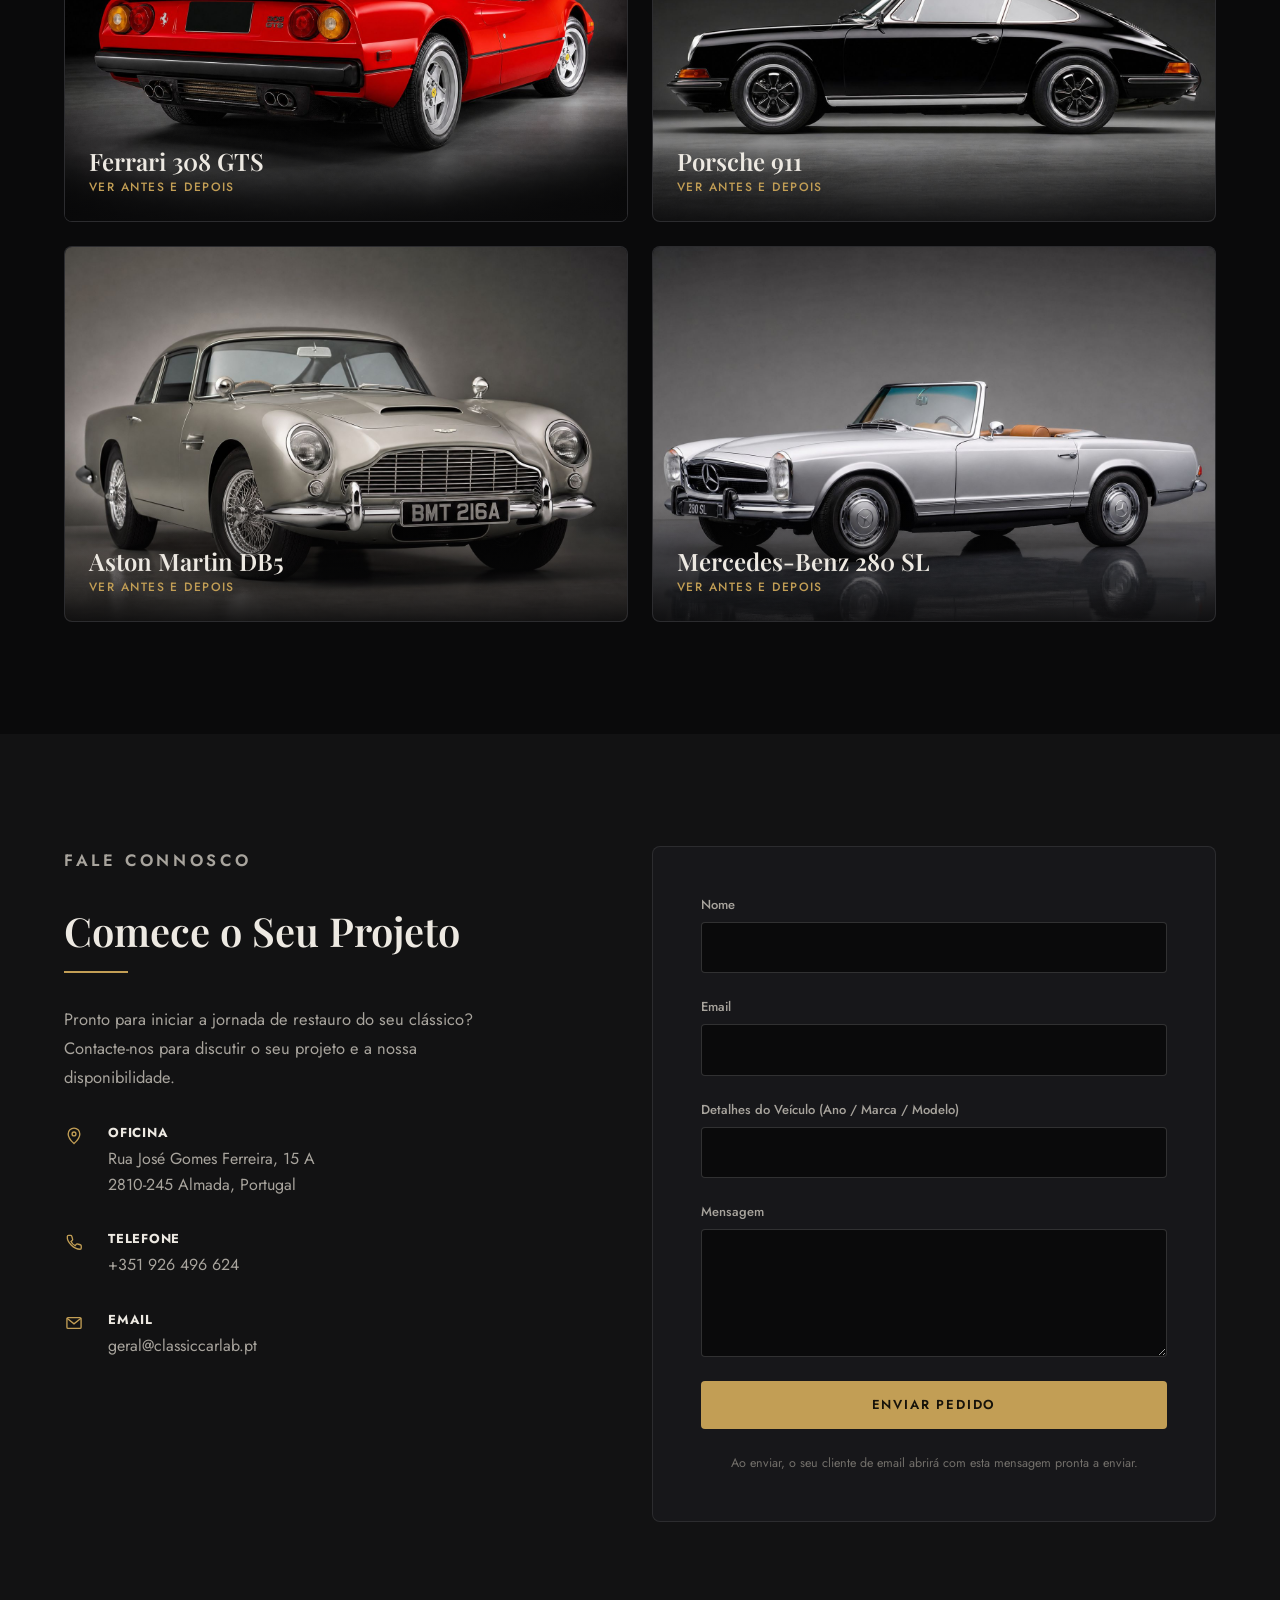
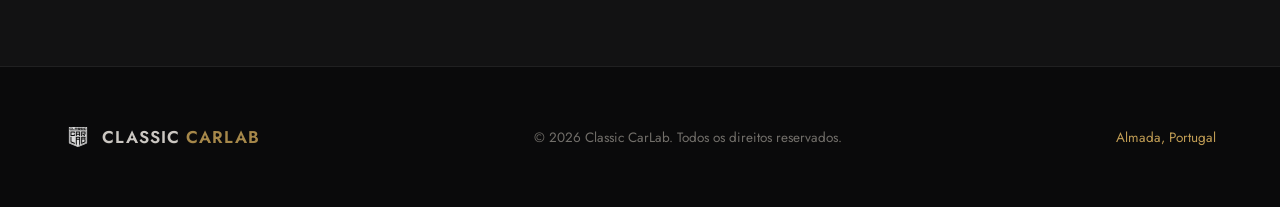
==== commit d7b76318: "Reorganizar pastas, otimizar imagens e adicionar carrossel do portefólio - Imagens otimizadas em img" ====
--- a/index.html
+++ b/index.html
@@ -5,7 +5,7 @@
 <meta name="viewport" content="width=device-width, initial-scale=1.0">
 <title>Classic CarLab — Restauro de Automóveis Clássicos | Almada</title>
 <meta name="description" content="Classic CarLab — oficina especializada em restauro de automóveis clássicos em Almada, Portugal. Restauro completo, pintura, motores e interiores.">
-<link rel="icon" type="image/svg+xml" href="logo.svg">
+<link rel="icon" type="image/svg+xml" href="img/logo.svg">
 <link rel="preconnect" href="https://fonts.googleapis.com">
 <link rel="preconnect" href="https://fonts.gstatic.com" crossorigin>
 <link href="https://fonts.googleapis.com/css2?family=Playfair+Display:ital,wght@0,500;0,600;0,700;1,500&family=Jost:wght@300;400;500;600&display=swap" rel="stylesheet">
@@ -18,7 +18,7 @@
 <header class="site-header" id="siteHeader">
   <div class="header-inner">
     <a href="#top" class="brand" aria-label="Classic CarLab — início">
-      <img src="logo.svg" alt="" class="brand-mark" width="80" height="88">
+      <img src="img/logo.svg" alt="" class="brand-mark" width="80" height="88">
       <span class="brand-name">CLASSIC <em>CARLAB</em></span>
     </a>
 
@@ -46,7 +46,7 @@
   <!-- HERO -->
   <section class="hero" id="top">
     <div class="hero-media">
-      <img src="export(1).png" alt="Porsche 911 clássico totalmente restaurado, pintura preta, em estúdio" loading="eager" fetchpriority="high">
+      <img src="img/hero.jpg" alt="Porsche 911 clássico totalmente restaurado, pintura preta, em estúdio" loading="eager" fetchpriority="high" width="1920" height="1080">
       <div class="hero-scrim"></div>
     </div>
     <div class="hero-content">
@@ -91,7 +91,7 @@
       </div>
 
       <div class="about-media reveal">
-        <img src="theartofrestoration.jpg" alt="Mecânico a inspecionar uma peça restaurada, com pinças de travão e ferragens douradas em primeiro plano" loading="lazy" width="1600" height="2000">
+        <img src="img/about.jpg" alt="Mecânico a inspecionar uma peça restaurada, com pinças de travão e ferragens douradas em primeiro plano" loading="lazy" width="1200" height="1500">
       </div>
     </div>
   </section>
@@ -108,25 +108,25 @@
 
       <div class="service-grid">
         <article class="service-card reveal">
-          <img class="service-photo" src="Classic Car Restoration Front View.png" alt="Detalhe do farol e para-choques cromados de um clássico preto" loading="lazy" width="800" height="400">
+          <img class="service-photo" src="img/servico-restauro.jpg" alt="Detalhe do farol e para-choques cromados de um clássico preto" loading="lazy" width="1200" height="1200">
           <div class="service-card-head">
-            <img class="service-icon" src="FullRestoration.svg" alt="" width="48" height="48" aria-hidden="true">
+            <img class="service-icon" src="img/icons/FullRestoration.svg" alt="" width="48" height="48" aria-hidden="true">
             <h3 data-i18n="services.c1.title">Restauro Completo</h3>
           </div>
           <p data-i18n="services.c1.desc">Desmontagem total e reconstrução segundo os padrões originais de fábrica, parafuso a parafuso.</p>
         </article>
         <article class="service-card reveal">
-          <img class="service-photo" src="Classic Car Engine Photo Only.png" alt="Motor V8 clássico totalmente reconstruído e detalhado" loading="lazy" width="800" height="400">
+          <img class="service-photo" src="img/servico-motor.jpg" alt="Motor V8 clássico totalmente reconstruído e detalhado" loading="lazy" width="800" height="1679">
           <div class="service-card-head">
-            <img class="service-icon" src="engineBuiling.svg" alt="" width="48" height="48" aria-hidden="true">
+            <img class="service-icon" src="img/icons/engineBuiling.svg" alt="" width="48" height="48" aria-hidden="true">
             <h3 data-i18n="services.c3.title">Construção de Motores</h3>
           </div>
           <p data-i18n="services.c3.desc">Reconstrução de motores e caixas de velocidades para um desempenho fiável e autêntico.</p>
         </article>
         <article class="service-card reveal">
-          <img class="service-photo" src="Classic Car Interior Photo Only.png" alt="Interior em pele castanha com volante em madeira" loading="lazy" width="800" height="400">
+          <img class="service-photo" src="img/servico-interior.jpg" alt="Interior em pele castanha com volante em madeira" loading="lazy" width="800" height="1679">
           <div class="service-card-head">
-            <img class="service-icon" src="interiorRestoration.svg" alt="" width="48" height="48" aria-hidden="true">
+            <img class="service-icon" src="img/icons/interiorRestoration.svg" alt="" width="48" height="48" aria-hidden="true">
             <h3 data-i18n="services.c4.title">Restauro de Interiores</h3>
           </div>
           <p data-i18n="services.c4.desc">Estofos e acabamentos fiéis à época, com materiais e técnicas tradicionais de guarnecedor.</p>
@@ -236,7 +236,7 @@
 <footer class="site-footer">
   <div class="section-inner footer-inner">
     <a href="#top" class="brand brand-footer" aria-label="Classic CarLab — início">
-      <img src="logo.svg" alt="" width="28" height="28">
+      <img src="img/logo.svg" alt="" width="28" height="28">
       <span class="brand-name">CLASSIC <em>CARLAB</em></span>
     </a>
     <p data-i18n="footer.copy">© 2026 Classic CarLab. Todos os direitos reservados.</p>
